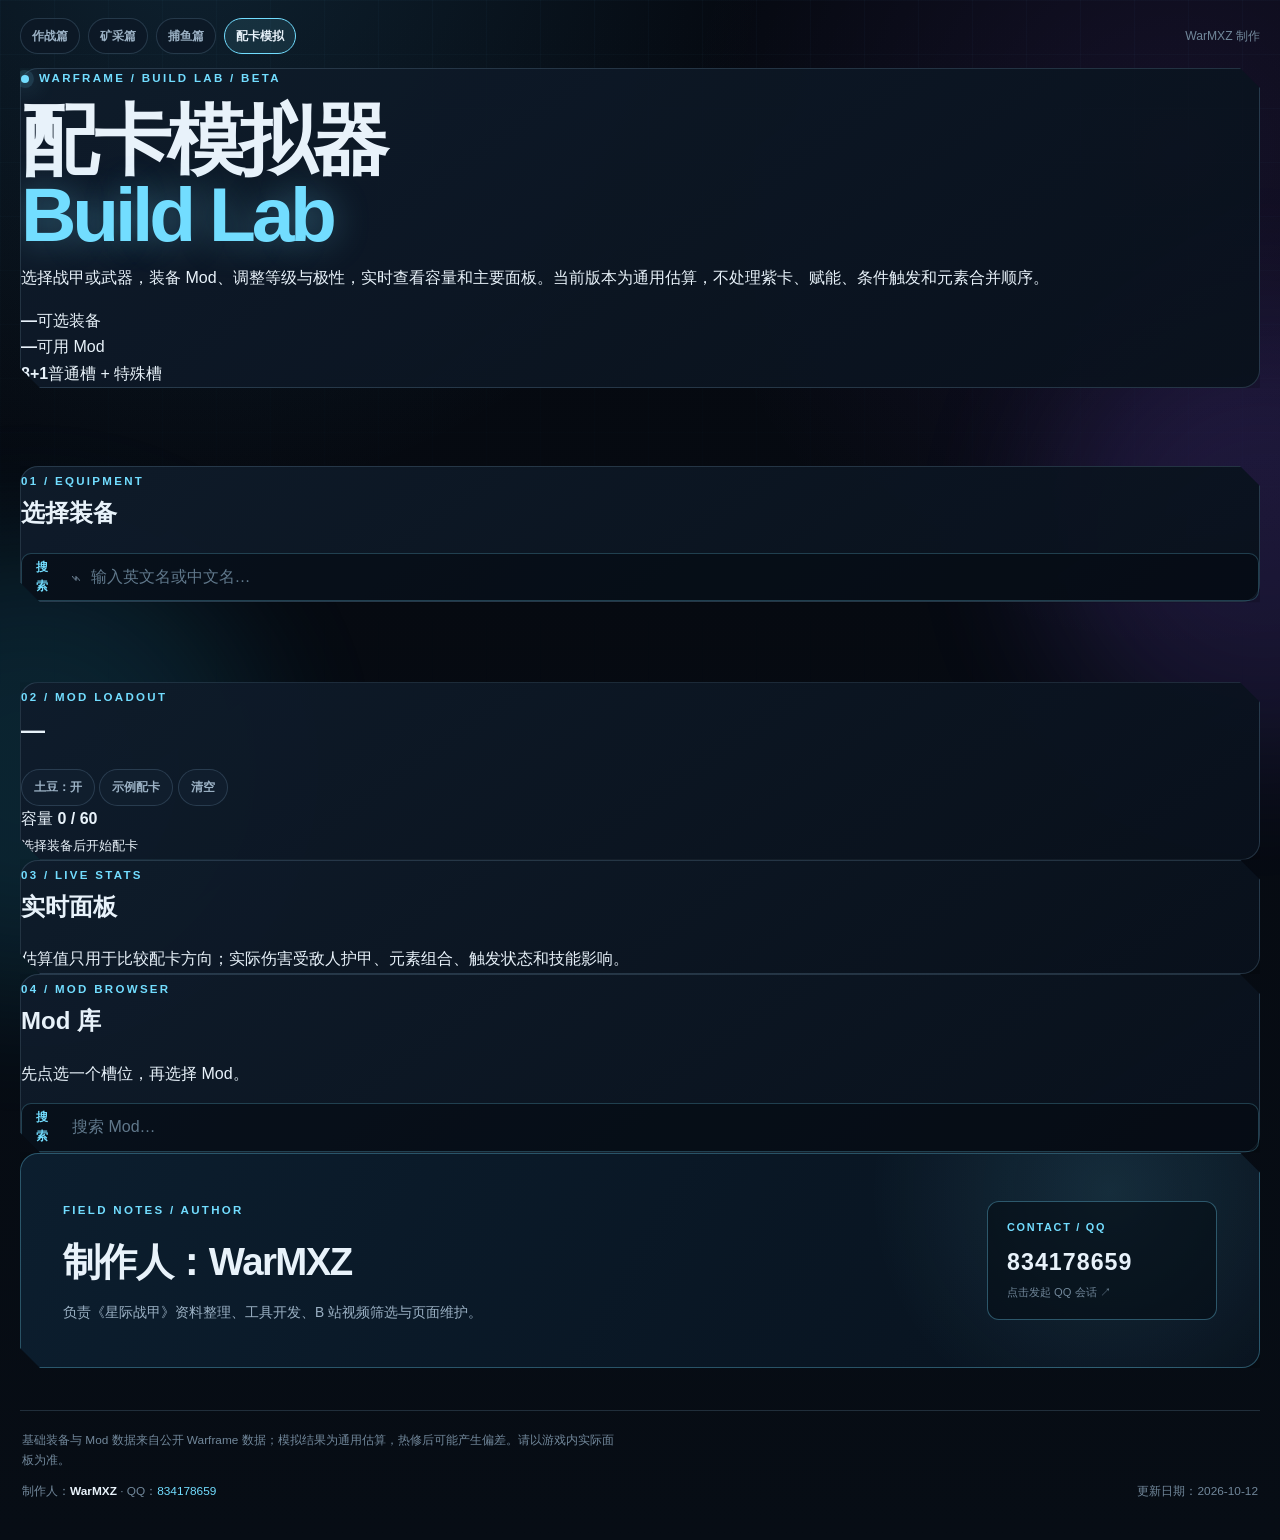
==== build.html @ ba7e787b "Add build simulator: build.html" ====
<!doctype html>
<html lang="zh-CN">
<head>
  <meta charset="utf-8">
  <meta name="viewport" content="width=device-width, initial-scale=1">
  <meta name="theme-color" content="#07101b">
  <meta name="author" content="WarMXZ">
  <meta name="description" content="Warframe 配卡模拟器：战甲、主武器、副武器、近战 Mod 装备、容量、极性、等级和主要面板实时估算。">
  <title>Warframe 配卡模拟器｜Build Lab</title>
  <link rel="stylesheet" href="assets/styles.css">
  <link rel="stylesheet" href="assets/build.css">
</head>
<body>
  <div class="ambient ambient--one" aria-hidden="true"></div>
  <div class="ambient ambient--two" aria-hidden="true"></div>

  <div class="app-shell">
    <nav class="top-nav" aria-label="站点导航">
      <a href="index.html">作战篇</a>
      <a href="ores.html">矿采篇</a>
      <a href="fish.html">捕鱼篇</a>
      <a class="is-active" href="build.html">配卡模拟</a>
      <span>WarMXZ 制作</span>
    </nav>

    <header class="sim-hero panel-cut">
      <div>
        <div class="eyebrow"><span class="eyebrow__dot"></span>WARFRAME / BUILD LAB / BETA</div>
        <h1>配卡模拟器 <span>Build Lab</span></h1>
        <p>选择战甲或武器，装备 Mod、调整等级与极性，实时查看容量和主要面板。当前版本为通用估算，不处理紫卡、赋能、条件触发和元素合并顺序。</p>
      </div>
      <div class="sim-hero__stats">
        <div><strong id="simItemCount">—</strong><span>可选装备</span></div>
        <div><strong id="simModCount">—</strong><span>可用 Mod</span></div>
        <div><strong>8+1</strong><span>普通槽 + 特殊槽</span></div>
      </div>
    </header>

    <main class="sim-main">
      <section class="sim-picker panel-cut" aria-labelledby="sim-picker-title">
        <div class="sim-section-head">
          <div>
            <span class="section-kicker">01 / EQUIPMENT</span>
            <h2 id="sim-picker-title">选择装备</h2>
          </div>
          <div class="sim-category-tabs" id="simCategories"></div>
        </div>
        <label class="search-box" for="simItemSearch">
          <span class="search-box__label">搜索</span>
          <span class="search-box__icon" aria-hidden="true">⌁</span>
          <input id="simItemSearch" type="search" placeholder="输入英文名或中文名…" autocomplete="off">
        </label>
        <div class="sim-item-list" id="simItemList"></div>
      </section>

      <section class="sim-builder">
        <div class="sim-build-panel panel-cut">
          <div class="sim-build-head">
            <div>
              <span class="section-kicker">02 / MOD LOADOUT</span>
              <h2 id="simItemName">—</h2>
              <p id="simItemMeta"></p>
            </div>
            <div class="sim-build-actions">
              <button class="ghost-button" id="simPotato" type="button">土豆：开</button>
              <button class="ghost-button" id="simSample" type="button">示例配卡</button>
              <button class="ghost-button" id="simClear" type="button">清空</button>
            </div>
          </div>

          <div class="sim-capacity">
            <div class="sim-capacity__top">
              <span>容量</span>
              <strong id="simCapacityText">0 / 60</strong>
            </div>
            <div class="sim-capacity__track"><span id="simCapacityBar"></span></div>
            <small id="simCapacityNote">选择装备后开始配卡</small>
          </div>

          <div class="sim-slots" id="simSlots"></div>
        </div>

        <aside class="sim-stats-panel panel-cut">
          <span class="section-kicker">03 / LIVE STATS</span>
          <h2>实时面板</h2>
          <div id="simStats" class="sim-stats"></div>
          <div class="sim-stat-note">估算值只用于比较配卡方向；实际伤害受敌人护甲、元素组合、触发状态和技能影响。</div>
        </aside>

        <div class="sim-mod-panel panel-cut">
          <div class="sim-section-head">
            <div>
              <span class="section-kicker">04 / MOD BROWSER</span>
              <h2 id="simModTitle">Mod 库</h2>
              <p id="simModHint">先点选一个槽位，再选择 Mod。</p>
            </div>
            <label class="search-box sim-mod-search" for="simModSearch">
              <span class="search-box__label">搜索</span>
              <input id="simModSearch" type="search" placeholder="搜索 Mod…" autocomplete="off">
            </label>
          </div>
          <div class="sim-mod-list" id="simModList"></div>
        </div>
      </section>
    </main>

    <section class="credits-section panel-cut" aria-labelledby="credits-title">
      <div class="credits-section__body">
        <span class="section-kicker">FIELD NOTES / AUTHOR</span>
        <h2 id="credits-title">制作人：WarMXZ</h2>
        <p>负责《星际战甲》资料整理、工具开发、B 站视频筛选与页面维护。</p>
      </div>
      <a class="qq-contact" href="https://wpa.qq.com/msgrd?v=3&amp;uin=834178659&amp;site=qq&amp;menu=yes" target="_blank" rel="noopener noreferrer" aria-label="通过 QQ 联系制作人 WarMXZ，QQ 号 834178659">
        <span class="qq-contact__label">CONTACT / QQ</span>
        <strong>834178659</strong>
        <small>点击发起 QQ 会话 ↗</small>
      </a>
    </section>

    <footer class="site-footer">
      <p>基础装备与 Mod 数据来自公开 Warframe 数据；模拟结果为通用估算，热修后可能产生偏差。请以游戏内实际面板为准。</p>
      <p>制作人：<strong>WarMXZ</strong> · QQ：<a href="https://wpa.qq.com/msgrd?v=3&amp;uin=834178659&amp;site=qq&amp;menu=yes" target="_blank" rel="noopener noreferrer">834178659</a></p>
      <p>更新日期：<time datetime="2026-10-12">2026-10-12</time></p>
    </footer>
  </div>

  <script src="data/build-sim.js"></script>
  <script src="assets/build.js"></script>
</body>
</html>
---- assets/styles.css ----
:root {
  color-scheme: dark;
  --bg: #060a11;
  --bg-2: #09111c;
  --panel: rgba(13, 23, 36, 0.88);
  --panel-strong: #101c2b;
  --panel-soft: rgba(20, 34, 52, 0.68);
  --line: rgba(139, 183, 214, 0.2);
  --line-strong: rgba(126, 220, 255, 0.5);
  --text: #e8f2fa;
  --muted: #9bb1c4;
  --dim: #71879a;
  --cyan: #72ddff;
  --cyan-strong: #30c6f2;
  --amber: #f2b86b;
  --orange: #ff8f52;
  --red: #ff667d;
  --green: #8de3b1;
  --violet: #b4a8ff;
  --grineer: #e9b45d;
  --corpus: #5ec9ef;
  --infested: #91d16f;
  --sentient: #b8a7ff;
  --corrupted: #f184a5;
  --radius: 18px;
  --shadow: 0 24px 70px rgba(0, 0, 0, 0.38);
  --font-display: "Bahnschrift", "Segoe UI Variable Display", "Segoe UI", "Noto Sans SC", sans-serif;
  --font-body: "Segoe UI Variable Text", "Segoe UI", "Noto Sans SC", "Microsoft YaHei UI", sans-serif;
}

* {
  box-sizing: border-box;
}

html {
  scroll-behavior: smooth;
}

body {
  min-width: 320px;
  margin: 0;
  background:
    radial-gradient(circle at 15% -5%, rgba(66, 173, 229, 0.15), transparent 36rem),
    radial-gradient(circle at 92% 10%, rgba(162, 86, 255, 0.1), transparent 31rem),
    linear-gradient(180deg, #050910 0%, var(--bg) 38%, #070d15 100%);
  color: var(--text);
  font-family: var(--font-body);
  line-height: 1.65;
  overflow-x: hidden;
}

body::before {
  position: fixed;
  inset: 0;
  z-index: -1;
  background-image:
    linear-gradient(rgba(116, 211, 255, 0.035) 1px, transparent 1px),
    linear-gradient(90deg, rgba(116, 211, 255, 0.035) 1px, transparent 1px);
  background-size: 54px 54px;
  mask-image: linear-gradient(to bottom, rgba(0, 0, 0, 0.78), transparent 82%);
  content: "";
  pointer-events: none;
}

a {
  color: inherit;
}

button,
input {
  font: inherit;
}

button {
  cursor: pointer;
}

.ambient {
  position: fixed;
  z-index: -1;
  width: 28rem;
  height: 28rem;
  border-radius: 50%;
  filter: blur(70px);
  opacity: 0.14;
  pointer-events: none;
}

.ambient--one {
  top: 34rem;
  left: -12rem;
  background: #25bce9;
}

.ambient--two {
  right: -13rem;
  bottom: 9rem;
  background: #8c5dff;
}

.app-shell {
  width: min(1240px, calc(100% - 36px));
  margin: 0 auto;
  padding: 18px 0 38px;
}

.top-nav {
  display: flex;
  align-items: center;
  gap: 8px;
  margin: 0 0 14px;
  color: var(--dim);
  font-size: 0.76rem;
}

.top-nav a {
  padding: 7px 11px;
  border: 1px solid var(--line);
  border-radius: 999px;
  background: rgba(13, 24, 38, 0.72);
  color: var(--muted);
  font-weight: 800;
  text-decoration: none;
}

.top-nav a:hover,
.top-nav a.is-active {
  border-color: var(--cyan);
  background: rgba(114, 221, 255, 0.1);
  color: var(--text);
}

.top-nav span {
  margin-left: auto;
  color: var(--dim);
}

.panel-cut {
  border: 1px solid var(--line);
  border-radius: var(--radius);
  background: linear-gradient(145deg, rgba(15, 28, 43, 0.96), rgba(9, 17, 28, 0.95));
  box-shadow: var(--shadow);
  clip-path: polygon(0 0, calc(100% - 20px) 0, 100% 20px, 100% 100%, 20px 100%, 0 calc(100% - 20px));
}

.hero {
  position: relative;
  min-height: 430px;
  overflow: hidden;
  isolation: isolate;
}

.hero::after {
  position: absolute;
  right: -11%;
  bottom: -38%;
  z-index: -1;
  width: 52%;
  aspect-ratio: 1;
  border: 1px solid rgba(114, 221, 255, 0.22);
  border-radius: 50%;
  box-shadow: 0 0 0 38px rgba(114, 221, 255, 0.025), 0 0 0 80px rgba(114, 221, 255, 0.02);
  content: "";
}

.hero__grid {
  position: absolute;
  inset: 0;
  z-index: -1;
  background:
    linear-gradient(90deg, rgba(114, 221, 255, 0.055) 1px, transparent 1px),
    linear-gradient(rgba(114, 221, 255, 0.045) 1px, transparent 1px);
  background-size: 44px 44px;
  mask-image: linear-gradient(90deg, #000 0%, transparent 78%);
  opacity: 0.72;
}

.hero__content {
  position: relative;
  z-index: 2;
  width: min(780px, 78%);
  padding: clamp(35px, 6vw, 72px);
}

.eyebrow,
.section-kicker,
.scope-strip__label {
  color: var(--cyan);
  font-family: var(--font-display);
  font-size: 0.72rem;
  font-weight: 800;
  letter-spacing: 0.2em;
  text-transform: uppercase;
}

.eyebrow {
  display: flex;
  align-items: center;
  gap: 10px;
}

.eyebrow__dot {
  width: 8px;
  height: 8px;
  border-radius: 50%;
  background: var(--cyan);
  box-shadow: 0 0 0 5px rgba(114, 221, 255, 0.12), 0 0 24px var(--cyan);
}

h1,
h2,
h3,
p {
  margin-top: 0;
}

h1 {
  max-width: 20ch;
  margin: 16px 0 14px;
  font-family: var(--font-display);
  font-size: clamp(2.45rem, 6vw, 5.1rem);
  font-weight: 800;
  letter-spacing: -0.055em;
  line-height: 0.96;
}

h1 span {
  display: block;
  color: var(--cyan);
  text-shadow: 0 0 34px rgba(114, 221, 255, 0.35);
}

.hero__lede {
  max-width: 660px;
  margin-bottom: 20px;
  color: #b8c9d7;
  font-size: clamp(0.95rem, 1.5vw, 1.07rem);
}

.hero__lede strong {
  color: var(--text);
}

.hero__meta {
  display: flex;
  flex-wrap: wrap;
  gap: 8px;
}

.hero__meta span {
  padding: 7px 10px;
  border: 1px solid rgba(114, 221, 255, 0.18);
  border-radius: 999px;
  background: rgba(114, 221, 255, 0.055);
  color: #afc6d6;
  font-size: 0.79rem;
}

.hero__stats {
  display: grid;
  grid-template-columns: repeat(3, minmax(0, 1fr));
  gap: 10px;
  max-width: 560px;
  margin-top: 28px;
}

.hero__stats > div {
  padding: 14px 15px;
  border-left: 2px solid var(--cyan);
  background: rgba(4, 10, 18, 0.45);
}

.hero__stats strong,
.hero__stats span {
  display: block;
}

.hero__stats strong {
  color: var(--text);
  font-family: var(--font-display);
  font-size: 1.55rem;
  line-height: 1;
}

.hero__stats span {
  margin-top: 6px;
  color: var(--dim);
  font-size: 0.72rem;
}

.hero__sigil {
  position: absolute;
  right: clamp(-40px, 4vw, 62px);
  bottom: 34px;
  display: grid;
  place-items: center;
  width: clamp(150px, 18vw, 236px);
  aspect-ratio: 1;
  opacity: 0.72;
}

.sigil-ring {
  position: absolute;
  border: 1px solid rgba(114, 221, 255, 0.42);
  border-radius: 50%;
}

.sigil-ring::before,
.sigil-ring::after {
  position: absolute;
  inset: 50% auto auto 50%;
  width: 116%;
  height: 1px;
  background: rgba(114, 221, 255, 0.25);
  content: "";
  transform: translate(-50%, -50%) rotate(38deg);
}

.sigil-ring::after {
  transform: translate(-50%, -50%) rotate(-38deg);
}

.sigil-ring--outer {
  inset: 0;
  border-style: dashed;
  animation: rotate 32s linear infinite;
}

.sigil-ring--inner {
  inset: 18%;
  border-color: rgba(242, 184, 107, 0.58);
  animation: rotate 21s linear infinite reverse;
}

.sigil-core {
  display: grid;
  place-items: center;
  width: 44%;
  aspect-ratio: 1;
  border: 1px solid rgba(114, 221, 255, 0.45);
  border-radius: 50%;
  color: var(--cyan);
  font-family: var(--font-display);
  font-size: clamp(0.62rem, 1vw, 0.8rem);
  font-weight: 800;
  letter-spacing: 0.15em;
  text-indent: 0.15em;
}

@keyframes rotate {
  to { transform: rotate(360deg); }
}

.scope-strip {
  display: flex;
  align-items: center;
  justify-content: space-between;
  gap: 22px;
  margin-top: 18px;
  padding: 18px 22px;
  border-color: rgba(242, 184, 107, 0.25);
  background: linear-gradient(90deg, rgba(32, 24, 16, 0.68), rgba(11, 20, 31, 0.86));
}

.scope-strip p {
  max-width: 860px;
  margin: 5px 0 0;
  color: #b9c6d0;
  font-size: 0.88rem;
}

.text-link {
  flex: 0 0 auto;
  color: var(--amber);
  font-size: 0.85rem;
  font-weight: 700;
  text-decoration: none;
  white-space: nowrap;
}

.text-link:hover {
  color: #ffd59f;
}

main {
  display: grid;
  gap: 80px;
  margin-top: 78px;
}

.section-heading {
  display: flex;
  align-items: end;
  justify-content: space-between;
  gap: 34px;
  margin-bottom: 24px;
}

.section-heading > p {
  max-width: 45ch;
  margin-bottom: 3px;
  color: var(--muted);
  font-size: 0.86rem;
  text-align: right;
}

.section-heading h2 {
  margin: 6px 0 0;
  font-family: var(--font-display);
  font-size: clamp(1.75rem, 3.5vw, 2.7rem);
  letter-spacing: -0.035em;
  line-height: 1.04;
}

.section-heading--compact {
  align-items: center;
}

.damage-grid {
  display: grid;
  grid-template-columns: repeat(4, minmax(0, 1fr));
  gap: 13px;
}

.damage-card {
  position: relative;
  min-height: 210px;
  padding: 22px 20px;
  overflow: hidden;
  border: 1px solid var(--line);
  border-radius: 14px;
  background: linear-gradient(160deg, rgba(18, 33, 49, 0.92), rgba(10, 19, 30, 0.86));
}

.damage-card::after {
  position: absolute;
  right: -23px;
  bottom: -36px;
  width: 104px;
  aspect-ratio: 1;
  border: 1px solid currentColor;
  border-radius: 50%;
  opacity: 0.16;
  content: "";
}

.damage-card__kicker {
  color: var(--amber);
  font-size: 0.72rem;
  font-weight: 700;
  letter-spacing: 0.12em;
}

.damage-card h3 {
  margin: 12px 0 10px;
  font-family: var(--font-display);
  font-size: 1.45rem;
}

.damage-card p {
  margin: 0;
  color: var(--muted);
  font-size: 0.84rem;
}

.rule-banner {
  display: flex;
  align-items: flex-start;
  gap: 14px;
  margin-top: 14px;
  padding: 17px 19px;
  border: 1px solid rgba(255, 143, 82, 0.27);
  border-radius: 12px;
  background: rgba(255, 143, 82, 0.055);
}

.rule-banner__mark {
  display: grid;
  flex: 0 0 auto;
  place-items: center;
  width: 25px;
  height: 25px;
  border-radius: 50%;
  background: var(--orange);
  color: #1b0c04;
  font-family: var(--font-display);
  font-weight: 900;
}

.rule-banner p {
  margin: 0;
  color: #c9d3da;
  font-size: 0.86rem;
}

.planet-rail {
  display: grid;
  grid-template-columns: repeat(7, minmax(0, 1fr));
  gap: 8px;
}

.planet-chip {
  position: relative;
  min-height: 82px;
  padding: 14px 12px;
  border: 1px solid var(--line);
  border-radius: 12px;
  background: rgba(13, 24, 38, 0.76);
  color: var(--text);
  text-align: left;
  transition: border-color 160ms ease, background 160ms ease, transform 160ms ease;
}

.planet-chip:hover {
  border-color: var(--line-strong);
  background: rgba(22, 43, 62, 0.84);
  transform: translateY(-2px);
}

.planet-chip strong,
.planet-chip small {
  display: block;
}

.planet-chip strong {
  font-family: var(--font-display);
  font-size: 0.97rem;
}

.planet-chip small {
  margin-top: 5px;
  color: var(--dim);
  font-size: 0.69rem;
  letter-spacing: 0.08em;
}

.archive-section,
.special-section,
.coverage-section,
.route-section,
.damage-section {
  scroll-margin-top: 26px;
}

.toolbar {
  position: sticky;
  top: 12px;
  z-index: 10;
  display: grid;
  grid-template-columns: minmax(250px, 1fr) auto;
  gap: 14px 20px;
  align-items: center;
  margin-bottom: 20px;
  padding: 16px 18px;
  background: rgba(9, 17, 28, 0.92);
  backdrop-filter: blur(16px);
}

.search-box {
  position: relative;
  display: flex;
  align-items: center;
  gap: 10px;
  min-height: 48px;
  padding: 0 14px;
  border: 1px solid rgba(114, 221, 255, 0.24);
  border-radius: 10px;
  background: rgba(4, 10, 17, 0.55);
}

.search-box__label {
  color: var(--cyan);
  font-size: 0.72rem;
  font-weight: 800;
  letter-spacing: 0.12em;
}

.search-box__icon {
  color: var(--dim);
  font-size: 1.15rem;
}

.search-box input {
  width: 100%;
  min-width: 0;
  padding: 10px 0;
  border: 0;
  outline: 0;
  background: transparent;
  color: var(--text);
}

.search-box input::placeholder {
  color: #60788b;
}

.search-box:focus-within {
  border-color: var(--cyan);
  box-shadow: 0 0 0 3px rgba(114, 221, 255, 0.09);
}

.filter-row {
  display: flex;
  flex-wrap: wrap;
  gap: 7px;
  justify-content: flex-end;
}

.filter-chip,
.ghost-button {
  border: 1px solid var(--line);
  border-radius: 999px;
  background: rgba(19, 33, 49, 0.72);
  color: var(--muted);
  font-size: 0.78rem;
  font-weight: 700;
  transition: 150ms ease;
}

.filter-chip {
  padding: 8px 12px;
}

.filter-chip:hover,
.filter-chip.is-active {
  border-color: var(--cyan);
  background: rgba(114, 221, 255, 0.12);
  color: var(--text);
}

.filter-chip[data-filter="Grineer"]:hover,
.filter-chip[data-filter="Grineer"].is-active { border-color: var(--grineer); background: rgba(233, 180, 93, 0.12); }
.filter-chip[data-filter="Corpus"]:hover,
.filter-chip[data-filter="Corpus"].is-active { border-color: var(--corpus); background: rgba(94, 201, 239, 0.12); }
.filter-chip[data-filter="Infested"]:hover,
.filter-chip[data-filter="Infested"].is-active { border-color: var(--infested); background: rgba(145, 209, 111, 0.12); }
.filter-chip[data-filter="Sentient"]:hover,
.filter-chip[data-filter="Sentient"].is-active { border-color: var(--sentient); background: rgba(184, 167, 255, 0.12); }
.filter-chip[data-filter="Corrupted"]:hover,
.filter-chip[data-filter="Corrupted"].is-active { border-color: var(--corrupted); background: rgba(241, 132, 165, 0.12); }

.toolbar__foot {
  display: flex;
  grid-column: 1 / -1;
  align-items: center;
  justify-content: space-between;
  gap: 16px;
  color: var(--dim);
  font-size: 0.78rem;
}

.ghost-button {
  padding: 7px 12px;
}

.ghost-button:hover {
  border-color: var(--amber);
  color: var(--amber);
}

.boss-grid,
.special-grid {
  display: grid;
  grid-template-columns: repeat(2, minmax(0, 1fr));
  gap: 14px;
}

.boss-card {
  overflow: hidden;
  border: 1px solid var(--line);
  border-radius: 15px;
  background: linear-gradient(150deg, rgba(15, 28, 43, 0.96), rgba(9, 17, 28, 0.95));
  box-shadow: 0 12px 32px rgba(0, 0, 0, 0.16);
  transition: border-color 170ms ease, transform 170ms ease, box-shadow 170ms ease;
}

.boss-card:hover {
  border-color: rgba(126, 220, 255, 0.42);
  box-shadow: 0 18px 44px rgba(0, 0, 0, 0.26);
}

.boss-card[open] {
  border-color: rgba(114, 221, 255, 0.42);
}

.boss-card summary {
  position: relative;
  display: grid;
  grid-template-columns: minmax(0, 1fr) auto;
  gap: 16px;
  padding: 19px 20px;
  list-style: none;
  cursor: pointer;
}

.boss-card summary::-webkit-details-marker {
  display: none;
}

.boss-card summary::after {
  position: absolute;
  right: 19px;
  bottom: 0;
  left: 19px;
  height: 1px;
  background: linear-gradient(90deg, rgba(114, 221, 255, 0.28), transparent 80%);
  content: "";
  opacity: 0;
  transition: opacity 160ms ease;
}

.boss-card[open] summary::after {
  opacity: 1;
}

.boss-card__planet {
  display: flex;
  flex-wrap: wrap;
  align-items: center;
  gap: 7px;
  margin-bottom: 8px;
}

.planet-label,
.node-label,
.faction-label,
.difficulty-label {
  display: inline-flex;
  align-items: center;
  min-height: 22px;
  padding: 3px 7px;
  border-radius: 999px;
  font-size: 0.66rem;
  font-weight: 800;
  letter-spacing: 0.06em;
}

.planet-label {
  background: rgba(114, 221, 255, 0.12);
  color: var(--cyan);
}

.node-label {
  background: rgba(255, 255, 255, 0.055);
  color: #b6c8d7;
}

.faction-label {
  border: 1px solid currentColor;
  background: transparent;
}

.faction-label[data-faction="Grineer"] { color: var(--grineer); }
.faction-label[data-faction="Corpus"] { color: var(--corpus); }
.faction-label[data-faction="Infested"] { color: var(--infested); }
.faction-label[data-faction="Sentient"] { color: var(--sentient); }
.faction-label[data-faction="Corrupted"] { color: var(--corrupted); }

.difficulty-label {
  background: rgba(242, 184, 107, 0.11);
  color: var(--amber);
}

.boss-card h3 {
  margin: 0;
  font-family: var(--font-display);
  font-size: clamp(1.15rem, 2vw, 1.48rem);
  letter-spacing: -0.02em;
  line-height: 1.12;
}

.boss-card h3 small {
  display: block;
  margin-top: 5px;
  color: var(--dim);
  font-family: var(--font-body);
  font-size: 0.7rem;
  font-weight: 600;
  letter-spacing: 0.06em;
}

.card-toggle {
  display: grid;
  align-self: center;
  place-items: center;
  width: 31px;
  height: 31px;
  border: 1px solid rgba(114, 221, 255, 0.25);
  border-radius: 50%;
  color: var(--cyan);
  font-size: 1.15rem;
  transition: transform 180ms ease, background 180ms ease;
}

.boss-card[open] .card-toggle {
  background: rgba(114, 221, 255, 0.1);
  transform: rotate(45deg);
}

.boss-card__body {
  padding: 18px 20px 20px;
}

.boss-card__summary {
  margin-bottom: 16px;
  color: #c1d0db;
  font-size: 0.86rem;
}

.intel-grid {
  display: grid;
  grid-template-columns: repeat(2, minmax(0, 1fr));
  gap: 9px;
  margin-bottom: 15px;
}

.intel-block {
  padding: 12px 13px;
  border: 1px solid rgba(139, 183, 214, 0.13);
  border-radius: 10px;
  background: rgba(5, 12, 20, 0.44);
}

.intel-block--wide {
  grid-column: 1 / -1;
}

.intel-block__label {
  display: block;
  margin-bottom: 5px;
  color: var(--dim);
  font-size: 0.68rem;
  font-weight: 800;
  letter-spacing: 0.08em;
  text-transform: uppercase;
}

.intel-block__value {
  color: var(--text);
  font-size: 0.82rem;
}

.element-row {
  display: flex;
  flex-wrap: wrap;
  gap: 6px;
}

.element-pill {
  display: inline-flex;
  padding: 3px 7px;
  border: 1px solid rgba(114, 221, 255, 0.2);
  border-radius: 6px;
  background: rgba(114, 221, 255, 0.08);
  color: #b9eaff;
  font-size: 0.72rem;
  font-weight: 700;
}

.steps-title {
  margin: 18px 0 10px;
  color: var(--cyan);
  font-family: var(--font-display);
  font-size: 0.78rem;
  font-weight: 800;
  letter-spacing: 0.11em;
  text-transform: uppercase;
}

.tactics-list {
  display: grid;
  gap: 8px;
  margin: 0;
  padding: 0;
  list-style: none;
  counter-reset: tactic;
}

.tactics-list li {
  position: relative;
  padding-left: 31px;
  color: #b7c8d4;
  font-size: 0.81rem;
  counter-increment: tactic;
}

.tactics-list li::before {
  position: absolute;
  top: 0.08em;
  left: 0;
  display: grid;
  place-items: center;
  width: 20px;
  height: 20px;
  border: 1px solid rgba(114, 221, 255, 0.25);
  border-radius: 50%;
  color: var(--cyan);
  font-family: var(--font-display);
  font-size: 0.64rem;
  content: counter(tactic, decimal-leading-zero);
}

.card-note {
  margin: 16px 0 0;
  padding: 11px 13px;
  border-left: 2px solid var(--amber);
  background: rgba(242, 184, 107, 0.055);
  color: #cabda7;
  font-size: 0.78rem;
}

.video-link {
  display: flex;
  align-items: center;
  justify-content: space-between;
  gap: 15px;
  margin-top: 15px;
  padding: 12px 13px;
  border: 1px solid rgba(255, 119, 144, 0.28);
  border-radius: 10px;
  background: linear-gradient(90deg, rgba(255, 96, 124, 0.11), rgba(114, 221, 255, 0.035));
  color: #ffd9e1;
  text-decoration: none;
  transition: border-color 150ms ease, background 150ms ease, transform 150ms ease;
}

.video-link:hover {
  border-color: rgba(255, 119, 144, 0.7);
  background: linear-gradient(90deg, rgba(255, 96, 124, 0.18), rgba(114, 221, 255, 0.065));
  transform: translateY(-1px);
}

.video-link__meta {
  min-width: 0;
}

.video-link__meta strong,
.video-link__meta span {
  display: block;
}

.video-link__meta strong {
  overflow: hidden;
  font-size: 0.82rem;
  text-overflow: ellipsis;
  white-space: nowrap;
}

.video-link__meta span {
  margin-top: 3px;
  color: #b68a95;
  font-size: 0.69rem;
}

.video-link__action {
  flex: 0 0 auto;
  padding: 6px 9px;
  border-radius: 7px;
  background: #ff5d79;
  color: #1b050b;
  font-size: 0.72rem;
  font-weight: 900;
}

.empty-state {
  display: grid;
  gap: 4px;
  padding: 70px 24px;
  border: 1px dashed var(--line);
  border-radius: 14px;
  color: var(--muted);
  text-align: center;
}

.empty-state strong {
  color: var(--text);
  font-family: var(--font-display);
  font-size: 1.2rem;
}

.empty-state span {
  font-size: 0.82rem;
}

.special-grid {
  grid-template-columns: repeat(2, minmax(0, 1fr));
}

.special-grid .boss-card {
  border-color: rgba(241, 132, 165, 0.22);
}

.coverage-grid {
  display: grid;
  grid-template-columns: repeat(3, minmax(0, 1fr));
  gap: 11px;
}

.coverage-item {
  min-height: 132px;
  padding: 18px;
  border: 1px solid var(--line);
  border-radius: 13px;
  background: rgba(12, 22, 35, 0.72);
}

.coverage-item strong,
.coverage-item span {
  display: block;
}

.coverage-item strong {
  margin-bottom: 9px;
  color: var(--cyan);
  font-family: var(--font-display);
  font-size: 1rem;
}

.coverage-item span {
  color: var(--muted);
  font-size: 0.8rem;
}

.credits-section {
  display: flex;
  align-items: center;
  justify-content: space-between;
  gap: 30px;
  padding: clamp(26px, 4vw, 42px);
  border-color: rgba(114, 221, 255, 0.3);
  background:
    radial-gradient(circle at 88% 18%, rgba(114, 221, 255, 0.12), transparent 15rem),
    linear-gradient(120deg, rgba(12, 31, 48, 0.96), rgba(8, 18, 30, 0.98));
}

.credits-section__body {
  max-width: 710px;
}

.credits-section h2 {
  margin: 8px 0 9px;
  font-family: var(--font-display);
  font-size: clamp(1.55rem, 3vw, 2.4rem);
  letter-spacing: -0.04em;
}

.credits-section p {
  margin: 0;
  color: var(--muted);
  font-size: 0.86rem;
}

.qq-contact {
  display: grid;
  flex: 0 0 auto;
  min-width: 230px;
  padding: 17px 19px;
  border: 1px solid rgba(114, 221, 255, 0.34);
  border-radius: 12px;
  background: rgba(5, 13, 22, 0.62);
  color: var(--text);
  text-decoration: none;
  transition: border-color 160ms ease, background 160ms ease, transform 160ms ease;
}

.qq-contact:hover {
  border-color: var(--cyan);
  background: rgba(114, 221, 255, 0.09);
  transform: translateY(-2px);
}

.qq-contact__label {
  color: var(--cyan);
  font-family: var(--font-display);
  font-size: 0.68rem;
  font-weight: 800;
  letter-spacing: 0.16em;
}

.qq-contact strong {
  margin: 6px 0 2px;
  font-family: var(--font-display);
  font-size: 1.45rem;
  letter-spacing: 0.045em;
}

.qq-contact small {
  color: var(--dim);
  font-size: 0.7rem;
}

.future-section {
  display: flex;
  align-items: center;
  justify-content: space-between;
  gap: 30px;
  padding: clamp(26px, 4vw, 42px);
  border-color: rgba(180, 168, 255, 0.3);
  background: linear-gradient(120deg, rgba(27, 24, 55, 0.82), rgba(10, 19, 30, 0.96));
}

.future-section__body {
  max-width: 700px;
}

.future-section h2 {
  margin: 8px 0 9px;
  font-family: var(--font-display);
  font-size: clamp(1.45rem, 3vw, 2.25rem);
  letter-spacing: -0.04em;
}

.future-section p {
  margin: 0;
  color: var(--muted);
  font-size: 0.86rem;
}

.future-section__stamp {
  flex: 0 0 auto;
  color: rgba(180, 168, 255, 0.74);
  font-family: var(--font-display);
  font-size: clamp(1.45rem, 3vw, 2.25rem);
  font-weight: 900;
  line-height: 0.95;
  letter-spacing: 0.04em;
  text-align: right;
  transform: rotate(-5deg);
}

.site-footer {
  display: grid;
  grid-template-columns: minmax(0, 1fr) auto;
  align-items: start;
  gap: 12px 30px;
  margin-top: 42px;
  padding: 20px 2px 0;
  border-top: 1px solid var(--line);
  color: var(--dim);
  font-size: 0.74rem;
}

.site-footer p {
  max-width: 90ch;
  margin: 0;
}

.site-footer p:first-child {
  grid-column: 1 / -1;
}

.site-footer p:last-child {
  text-align: right;
}

.site-footer strong {
  color: var(--text);
}

.site-footer a {
  color: var(--cyan);
  text-decoration: none;
}

.site-footer a:hover {
  color: #bceeff;
}

@media (max-width: 980px) {
  .hero__content {
    width: 84%;
  }

  .hero__sigil {
    opacity: 0.4;
  }

  .damage-grid {
    grid-template-columns: repeat(2, minmax(0, 1fr));
  }

  .planet-rail {
    grid-template-columns: repeat(5, minmax(0, 1fr));
  }

  .coverage-grid {
    grid-template-columns: repeat(2, minmax(0, 1fr));
  }
}

@media (max-width: 760px) {
  .app-shell {
    width: min(100% - 24px, 680px);
    padding-top: 14px;
  }

  .hero {
    min-height: auto;
  }

  .hero__content {
    width: 100%;
    padding: 32px 24px 28px;
  }

  .hero__sigil {
    right: -38px;
    bottom: -18px;
    width: 145px;
    opacity: 0.2;
  }

  .hero__stats {
    max-width: none;
  }

  .scope-strip,
  .section-heading,
  .credits-section {
    align-items: flex-start;
    flex-direction: column;
  }

  .site-footer {
    grid-template-columns: 1fr;
  }

  .site-footer p:last-child {
    text-align: left;
  }

  .section-heading > p {
    text-align: left;
  }

  main {
    gap: 60px;
    margin-top: 58px;
  }

  .planet-rail {
    grid-template-columns: repeat(3, minmax(0, 1fr));
  }

  .toolbar {
    position: static;
    grid-template-columns: 1fr;
  }

  .filter-row {
    justify-content: flex-start;
  }

  .toolbar__foot {
    grid-column: auto;
  }

  .boss-grid,
  .special-grid {
    grid-template-columns: 1fr;
  }
}

@media (max-width: 520px) {
  .hero__meta {
    display: grid;
    grid-template-columns: 1fr 1fr;
  }

  .hero__meta span:last-child {
    grid-column: 1 / -1;
  }

  .hero__stats {
    grid-template-columns: 1fr 1fr;
  }

  .hero__stats > div:last-child {
    grid-column: 1 / -1;
  }

  .damage-grid,
  .coverage-grid,
  .planet-rail {
    grid-template-columns: 1fr 1fr;
  }

  .damage-card {
    min-height: 0;
  }

  .intel-grid {
    grid-template-columns: 1fr;
  }

  .intel-block--wide {
    grid-column: auto;
  }

  .boss-card summary,
  .boss-card__body {
    padding-right: 16px;
    padding-left: 16px;
  }

  .video-link {
    align-items: flex-start;
    flex-direction: column;
  }

  .video-link__meta strong {
    white-space: normal;
  }

  .qq-contact {
    width: 100%;
    min-width: 0;
  }

  .future-section__stamp {
    display: none;
  }
}

@media (prefers-reduced-motion: reduce) {
  html { scroll-behavior: auto; }
  *,
  *::before,
  *::after {
    animation-duration: 0.001ms !important;
    animation-iteration-count: 1 !important;
    transition-duration: 0.001ms !important;
  }
}

@media print {
  body {
    background: #fff;
    color: #111;
  }

  body::before,
  .ambient,
  .hero__sigil,
  .toolbar {
    display: none;
  }

  .app-shell {
    width: 100%;
  }

  .panel-cut,
  .boss-card,
  .damage-card,
  .coverage-item {
    box-shadow: none;
    background: #fff;
    color: #111;
    border-color: #bbb;
    clip-path: none;
  }

  .boss-card {
    break-inside: avoid;
  }
}
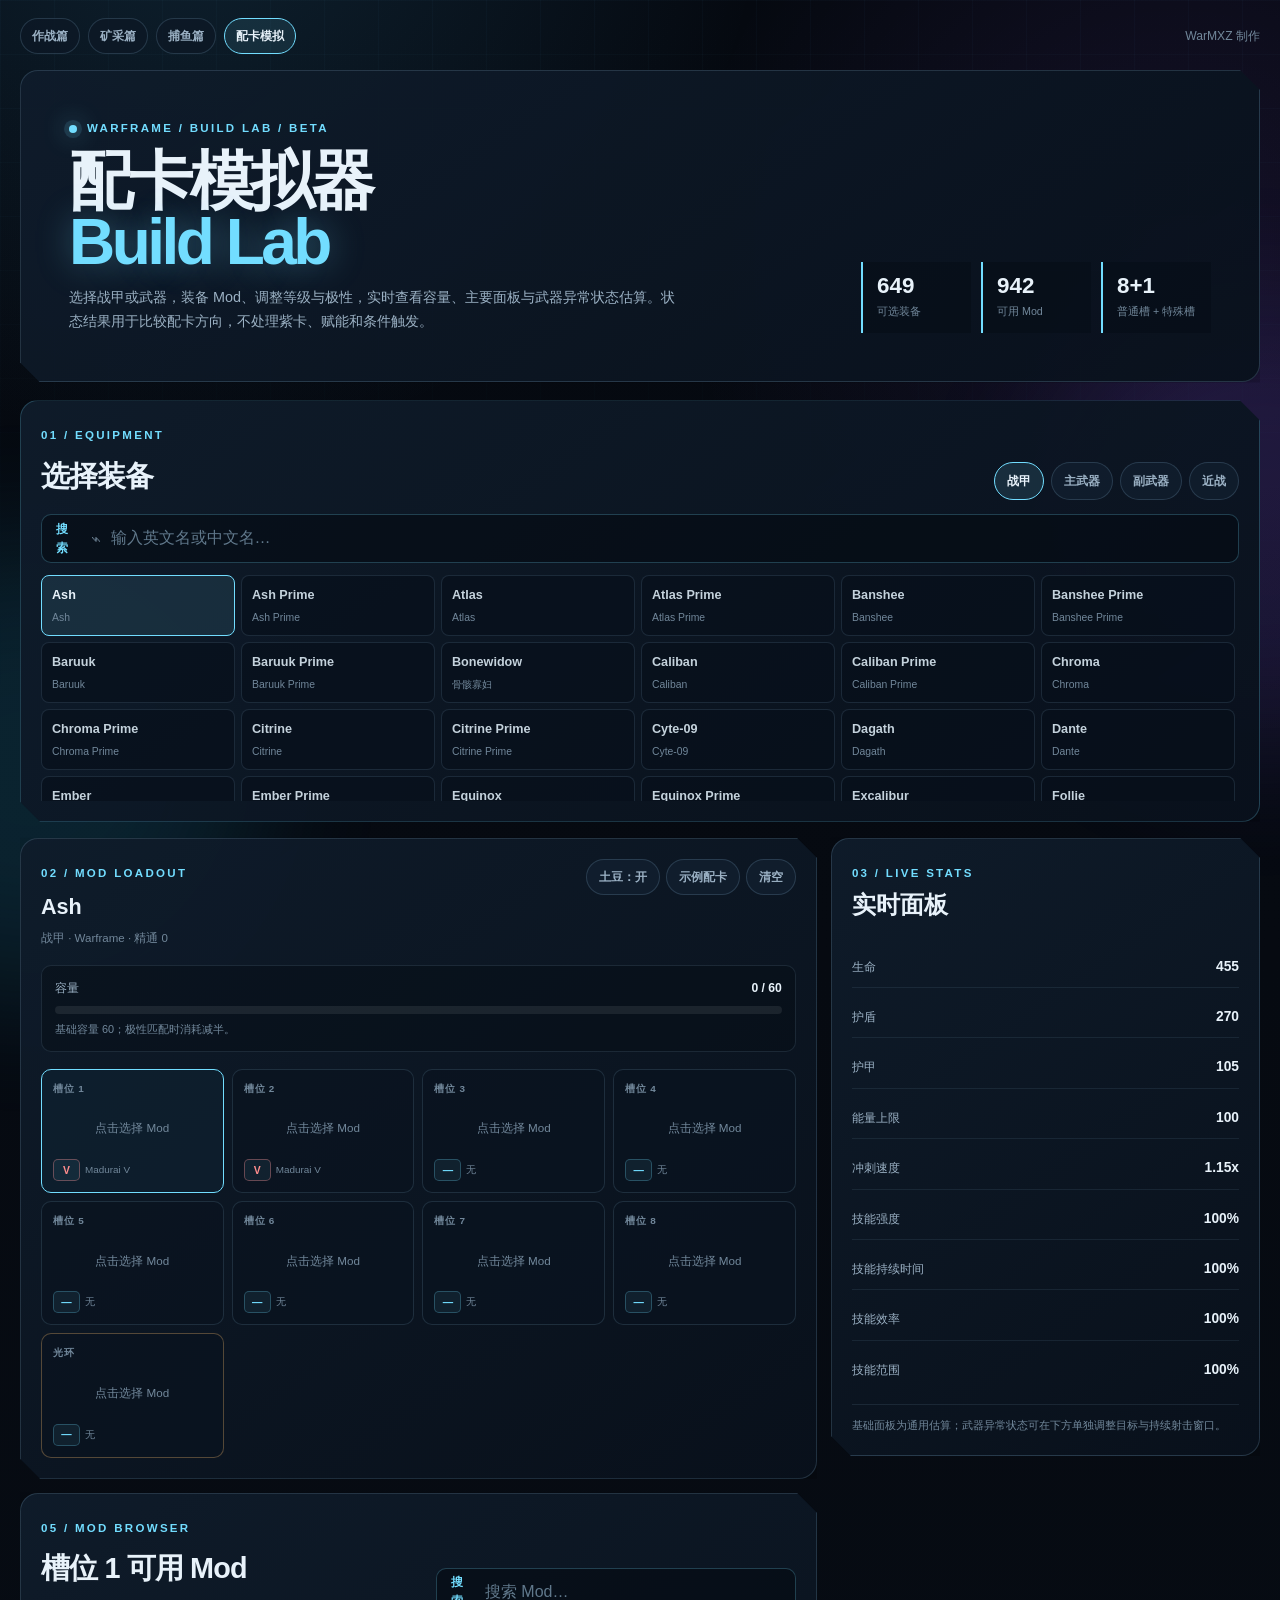
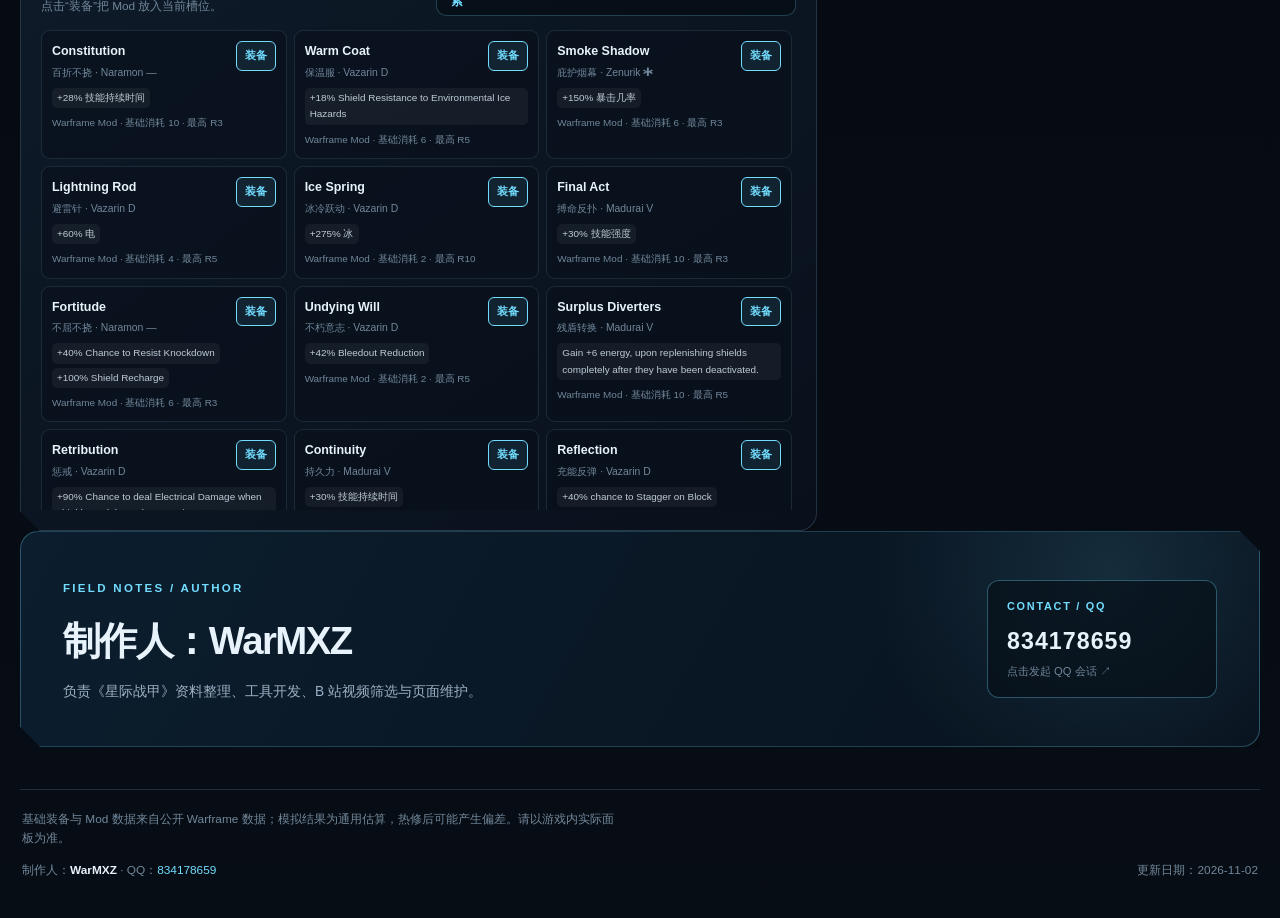
==== commit c807b727: "Add status effect calculator to build simulator" ====
--- a/build.html
+++ b/build.html
@@ -27,7 +27,7 @@
       <div>
         <div class="eyebrow"><span class="eyebrow__dot"></span>WARFRAME / BUILD LAB / BETA</div>
         <h1>配卡模拟器 <span>Build Lab</span></h1>
-        <p>选择战甲或武器，装备 Mod、调整等级与极性，实时查看容量和主要面板。当前版本为通用估算，不处理紫卡、赋能、条件触发和元素合并顺序。</p>
+        <p>选择战甲或武器，装备 Mod、调整等级与极性，实时查看容量、主要面板与武器异常状态估算。状态结果用于比较配卡方向，不处理紫卡、赋能和条件触发。</p>
       </div>
       <div class="sim-hero__stats">
         <div><strong id="simItemCount">—</strong><span>可选装备</span></div>
@@ -84,13 +84,13 @@
           <span class="section-kicker">03 / LIVE STATS</span>
           <h2>实时面板</h2>
           <div id="simStats" class="sim-stats"></div>
-          <div class="sim-stat-note">估算值只用于比较配卡方向；实际伤害受敌人护甲、元素组合、触发状态和技能影响。</div>
+          <div class="sim-stat-note">基础面板为通用估算；武器异常状态可在下方单独调整目标与持续射击窗口。</div>
         </aside>
 
         <div class="sim-mod-panel panel-cut">
           <div class="sim-section-head">
             <div>
-              <span class="section-kicker">04 / MOD BROWSER</span>
+              <span class="section-kicker">05 / MOD BROWSER</span>
               <h2 id="simModTitle">Mod 库</h2>
               <p id="simModHint">先点选一个槽位，再选择 Mod。</p>
             </div>
@@ -101,6 +101,45 @@
           </div>
           <div class="sim-mod-list" id="simModList"></div>
         </div>
+
+        <section class="sim-status-panel panel-cut" id="simStatusPanel" aria-labelledby="simStatusTitle" hidden>
+          <div class="sim-section-head">
+            <div>
+              <span class="section-kicker">04 / STATUS LAB</span>
+              <h2 id="simStatusTitle">异常状态估算</h2>
+              <p>根据最终伤害占比、触发几率、多重射击与射速计算。</p>
+            </div>
+          </div>
+
+          <div class="sim-status-controls">
+            <label for="simStatusFaction">
+              <span>敌人阵营</span>
+              <select id="simStatusFaction">
+                <option value="grineer">Grineer</option>
+                <option value="corpus">Corpus</option>
+                <option value="infested">Infested</option>
+                <option value="orokin">Orokin</option>
+              </select>
+            </label>
+            <label for="simStatusArmor">
+              <span>当前护甲</span>
+              <input id="simStatusArmor" type="number" min="0" max="100000" step="10" value="500">
+            </label>
+            <label for="simStatusWindow">
+              <span>持续射击（秒）</span>
+              <input id="simStatusWindow" type="number" min="0.5" max="20" step="0.5" value="3">
+            </label>
+          </div>
+
+          <div class="sim-status-summary" id="simStatusSummary"></div>
+          <div class="sim-status-list" id="simStatusList"></div>
+
+          <div class="sim-status-method">
+            <strong>估算口径</strong>
+            <p>按持续射击、状态伤害可叠层的稳态计算；基础元素按 Mod 槽位顺序合并，触发类型再按最终伤害占比分配。未计入生命/护甲类型抗性、暴击与爆头、强制触发、紫卡、赋能、技能、特殊武器多模式和敌人实际随机序列。</p>
+            <p>会读取已装备 Mod 中的触发几率、状态伤害、状态持续时间和对应阵营伤害。护甲后的状态总伤请在游戏中结合敌方抗性复核。</p>
+          </div>
+        </section>
       </section>
     </main>
 
@@ -120,11 +159,11 @@
     <footer class="site-footer">
       <p>基础装备与 Mod 数据来自公开 Warframe 数据；模拟结果为通用估算，热修后可能产生偏差。请以游戏内实际面板为准。</p>
       <p>制作人：<strong>WarMXZ</strong> · QQ：<a href="https://wpa.qq.com/msgrd?v=3&amp;uin=834178659&amp;site=qq&amp;menu=yes" target="_blank" rel="noopener noreferrer">834178659</a></p>
-      <p>更新日期：<time datetime="2026-10-12">2026-10-12</time></p>
+      <p>更新日期：<time datetime="2026-11-02">2026-11-02</time></p>
     </footer>
   </div>
 
   <script src="data/build-sim.js"></script>
   <script src="assets/build.js"></script>
 </body>
-</html>+</html>
--- a/assets/build.css
+++ b/assets/build.css
@@ -0,0 +1,771 @@
+.sim-hero {
+  display: grid;
+  grid-template-columns: minmax(0, 1fr) auto;
+  align-items: end;
+  gap: 34px;
+  margin-top: 16px;
+  padding: clamp(28px, 4vw, 48px);
+}
+
+.sim-hero h1 {
+  margin: 13px 0 12px;
+  font-size: clamp(2.2rem, 5vw, 4.2rem);
+}
+
+.sim-hero p {
+  max-width: 76ch;
+  margin: 0;
+  color: var(--muted);
+  font-size: 0.9rem;
+}
+
+.sim-hero__stats {
+  display: grid;
+  grid-template-columns: repeat(3, minmax(110px, 1fr));
+  gap: 10px;
+}
+
+.sim-hero__stats > div {
+  padding: 13px 14px;
+  border-left: 2px solid var(--cyan);
+  background: rgba(5, 12, 20, 0.46);
+}
+
+.sim-hero__stats strong,
+.sim-hero__stats span {
+  display: block;
+}
+
+.sim-hero__stats strong {
+  font-family: var(--font-display);
+  font-size: 1.4rem;
+  line-height: 1;
+}
+
+.sim-hero__stats span {
+  margin-top: 5px;
+  color: var(--dim);
+  font-size: 0.67rem;
+}
+
+.sim-main {
+  display: grid;
+  gap: 16px;
+  margin-top: 18px;
+}
+
+.sim-picker {
+  padding: 20px;
+  border-color: rgba(114, 221, 255, 0.22);
+}
+
+.sim-section-head {
+  display: flex;
+  align-items: end;
+  justify-content: space-between;
+  gap: 20px;
+  margin-bottom: 14px;
+}
+
+.sim-section-head h2 {
+  margin: 5px 0 0;
+  font-family: var(--font-display);
+  font-size: clamp(1.3rem, 2.5vw, 1.8rem);
+  letter-spacing: -0.03em;
+}
+
+.sim-section-head p {
+  margin: 4px 0 0;
+  color: var(--dim);
+  font-size: 0.74rem;
+}
+
+.sim-category-tabs {
+  display: flex;
+  flex-wrap: wrap;
+  gap: 7px;
+  justify-content: flex-end;
+}
+
+.sim-item-list {
+  display: grid;
+  grid-template-columns: repeat(auto-fill, minmax(175px, 1fr));
+  gap: 6px;
+  max-height: 226px;
+  margin-top: 12px;
+  overflow-y: auto;
+  padding-right: 4px;
+}
+
+.sim-item {
+  min-width: 0;
+  padding: 9px 10px;
+  border: 1px solid rgba(139, 183, 214, 0.15);
+  border-radius: 8px;
+  background: rgba(8, 16, 27, 0.62);
+  color: #c4d2dc;
+  text-align: left;
+  transition: 140ms ease;
+}
+
+.sim-item:hover,
+.sim-item.is-active {
+  border-color: var(--cyan);
+  background: rgba(114, 221, 255, 0.1);
+  color: var(--text);
+}
+
+.sim-item strong,
+.sim-item small {
+  display: block;
+  overflow: hidden;
+  text-overflow: ellipsis;
+  white-space: nowrap;
+}
+
+.sim-item strong {
+  font-size: 0.79rem;
+}
+
+.sim-item small {
+  margin-top: 3px;
+  color: var(--dim);
+  font-size: 0.65rem;
+}
+
+.sim-builder {
+  display: grid;
+  grid-template-columns: minmax(0, 1.3fr) minmax(325px, 0.7fr);
+  gap: 14px;
+  align-items: start;
+}
+
+.sim-build-panel,
+.sim-stats-panel,
+.sim-mod-panel,
+.sim-status-panel {
+  padding: 20px;
+}
+
+.sim-stats-panel {
+  position: sticky;
+  top: 12px;
+  grid-column: 2;
+  grid-row: 1;
+}
+
+.sim-build-panel {
+  grid-column: 1;
+  grid-row: 1;
+}
+
+.sim-mod-panel {
+  grid-column: 1;
+  grid-row: 2;
+}
+
+.sim-status-panel {
+  grid-column: 2;
+  grid-row: 2;
+}
+
+.sim-status-panel[hidden] {
+  display: none;
+}
+
+.sim-build-head {
+  display: flex;
+  align-items: flex-start;
+  justify-content: space-between;
+  gap: 16px;
+}
+
+.sim-build-head h2 {
+  margin: 4px 0;
+  font-family: var(--font-display);
+  font-size: 1.35rem;
+}
+
+.sim-build-head p {
+  margin: 0;
+  color: var(--dim);
+  font-size: 0.72rem;
+}
+
+.sim-build-actions {
+  display: flex;
+  flex-wrap: wrap;
+  justify-content: flex-end;
+  gap: 6px;
+}
+
+.sim-capacity {
+  margin: 17px 0;
+  padding: 12px 13px;
+  border: 1px solid rgba(139, 183, 214, 0.14);
+  border-radius: 10px;
+  background: rgba(5, 12, 20, 0.42);
+}
+
+.sim-capacity__top {
+  display: flex;
+  justify-content: space-between;
+  margin-bottom: 8px;
+  color: var(--muted);
+  font-size: 0.76rem;
+}
+
+.sim-capacity__top strong {
+  color: var(--text);
+}
+
+.sim-capacity__track {
+  height: 8px;
+  overflow: hidden;
+  border-radius: 999px;
+  background: rgba(255, 255, 255, 0.08);
+}
+
+.sim-capacity__track span {
+  display: block;
+  width: 0;
+  height: 100%;
+  border-radius: inherit;
+  background: linear-gradient(90deg, var(--cyan-strong), var(--cyan));
+  transition: width 180ms ease, background 180ms ease;
+}
+
+.sim-capacity__track.is-over span {
+  background: linear-gradient(90deg, var(--red), #ff9a71);
+}
+
+.sim-capacity small {
+  display: block;
+  margin-top: 7px;
+  color: var(--dim);
+  font-size: 0.68rem;
+}
+
+.sim-slots {
+  display: grid;
+  grid-template-columns: repeat(auto-fill, minmax(168px, 1fr));
+  gap: 8px;
+}
+
+.sim-slot {
+  position: relative;
+  min-height: 112px;
+  padding: 11px;
+  border: 1px solid rgba(139, 183, 214, 0.16);
+  border-radius: 10px;
+  background: rgba(10, 20, 32, 0.74);
+  cursor: pointer;
+  transition: 140ms ease;
+}
+
+.sim-slot:hover,
+.sim-slot.is-active {
+  border-color: var(--cyan);
+  background: rgba(14, 31, 46, 0.85);
+}
+
+.sim-slot.is-special {
+  border-color: rgba(242, 184, 107, 0.32);
+}
+
+.sim-slot__top {
+  display: flex;
+  align-items: flex-start;
+  justify-content: space-between;
+  gap: 8px;
+}
+
+.sim-slot__label {
+  color: var(--dim);
+  font-size: 0.62rem;
+  font-weight: 800;
+  letter-spacing: 0.08em;
+  text-transform: uppercase;
+}
+
+.sim-slot__remove {
+  width: 24px;
+  height: 24px;
+  border: 1px solid rgba(255, 255, 255, 0.12);
+  border-radius: 6px;
+  background: rgba(255, 255, 255, 0.035);
+  color: var(--dim);
+}
+
+.sim-slot__remove:hover {
+  border-color: var(--red);
+  color: var(--red);
+}
+
+.sim-slot__name {
+  display: block;
+  margin: 9px 0 3px;
+  overflow: hidden;
+  color: var(--text);
+  font-size: 0.8rem;
+  font-weight: 800;
+  line-height: 1.2;
+  text-overflow: ellipsis;
+  white-space: nowrap;
+}
+
+.sim-slot__empty {
+  display: grid;
+  place-items: center;
+  min-height: 62px;
+  color: var(--dim);
+  font-size: 0.73rem;
+}
+
+.sim-slot__meta {
+  display: flex;
+  flex-wrap: wrap;
+  align-items: center;
+  gap: 5px;
+  color: var(--dim);
+  font-size: 0.62rem;
+}
+
+.sim-slot__rank {
+  width: 100%;
+  margin-top: 9px;
+  accent-color: var(--cyan);
+}
+
+.sim-polarity {
+  min-width: 27px;
+  height: 22px;
+  padding: 0 6px;
+  border: 1px solid rgba(114, 221, 255, 0.25);
+  border-radius: 5px;
+  background: rgba(114, 221, 255, 0.07);
+  color: var(--cyan);
+  font-size: 0.65rem;
+  font-weight: 900;
+}
+
+.sim-polarity[data-polarity="madurai"] { color: #ff8d8d; border-color: rgba(255, 141, 141, 0.36); }
+.sim-polarity[data-polarity="vazarin"] { color: #8cb8ff; border-color: rgba(140, 184, 255, 0.36); }
+.sim-polarity[data-polarity="naramon"] { color: #ffe28a; border-color: rgba(255, 226, 138, 0.36); }
+.sim-polarity[data-polarity="zenurik"] { color: #d8a4ff; border-color: rgba(216, 164, 255, 0.36); }
+.sim-polarity[data-polarity="umbra"] { color: #f0f0f0; border-color: rgba(240, 240, 240, 0.36); }
+
+.sim-stats {
+  display: grid;
+  gap: 7px;
+  margin-top: 14px;
+}
+
+.sim-stat-row {
+  display: grid;
+  grid-template-columns: minmax(0, 1fr) auto;
+  gap: 12px;
+  align-items: baseline;
+  padding: 8px 0;
+  border-bottom: 1px solid rgba(139, 183, 214, 0.1);
+}
+
+.sim-stat-row:last-child {
+  border-bottom: 0;
+}
+
+.sim-stat-row span {
+  color: var(--muted);
+  font-size: 0.74rem;
+}
+
+.sim-stat-row strong {
+  color: var(--text);
+  font-family: var(--font-display);
+  font-size: 0.86rem;
+}
+
+.sim-stat-row em {
+  display: block;
+  color: var(--green);
+  font-size: 0.65rem;
+  font-style: normal;
+  text-align: right;
+}
+
+.sim-stat-note {
+  margin-top: 14px;
+  padding-top: 12px;
+  border-top: 1px solid rgba(139, 183, 214, 0.12);
+  color: var(--dim);
+  font-size: 0.68rem;
+}
+
+.sim-status-controls {
+  display: grid;
+  grid-template-columns: repeat(3, minmax(0, 1fr));
+  gap: 7px;
+}
+
+.sim-status-controls label {
+  display: grid;
+  min-width: 0;
+  gap: 5px;
+  color: var(--dim);
+  font-size: 0.64rem;
+  font-weight: 800;
+  letter-spacing: 0.03em;
+}
+
+.sim-status-controls select,
+.sim-status-controls input {
+  width: 100%;
+  min-width: 0;
+  height: 34px;
+  padding: 0 8px;
+  border: 1px solid rgba(139, 183, 214, 0.22);
+  border-radius: 7px;
+  outline: 0;
+  background: #08111c;
+  color: var(--text);
+  font: inherit;
+  font-size: 0.73rem;
+}
+
+.sim-status-controls select:focus,
+.sim-status-controls input:focus {
+  border-color: var(--cyan);
+}
+
+.sim-status-summary {
+  display: grid;
+  grid-template-columns: 1fr 1fr;
+  gap: 6px;
+  margin-top: 12px;
+}
+
+.sim-status-metric {
+  padding: 10px;
+  border: 1px solid rgba(139, 183, 214, 0.14);
+  border-radius: 8px;
+  background: rgba(5, 12, 20, 0.45);
+}
+
+.sim-status-metric span,
+.sim-status-metric strong,
+.sim-status-metric small {
+  display: block;
+}
+
+.sim-status-metric span {
+  color: var(--muted);
+  font-size: 0.65rem;
+}
+
+.sim-status-metric strong {
+  margin: 4px 0 2px;
+  color: var(--text);
+  font-family: var(--font-display);
+  font-size: 1.15rem;
+}
+
+.sim-status-metric small {
+  color: var(--dim);
+  font-size: 0.61rem;
+}
+
+.sim-status-target {
+  grid-column: 1 / -1;
+  display: flex;
+  flex-wrap: wrap;
+  justify-content: space-between;
+  gap: 5px 12px;
+  padding: 8px 10px;
+  border-left: 2px solid rgba(114, 221, 255, 0.5);
+  background: rgba(114, 221, 255, 0.045);
+  color: #bdcbd6;
+  font-size: 0.65rem;
+}
+
+.sim-status-list {
+  display: grid;
+  gap: 6px;
+  max-height: 480px;
+  margin-top: 10px;
+  overflow-y: auto;
+  padding-right: 4px;
+}
+
+.sim-status-card {
+  padding: 10px;
+  border: 1px solid rgba(139, 183, 214, 0.14);
+  border-radius: 9px;
+  background: rgba(8, 16, 27, 0.64);
+}
+
+.sim-status-card__head {
+  display: flex;
+  align-items: flex-start;
+  justify-content: space-between;
+  gap: 10px;
+}
+
+.sim-status-card__head strong,
+.sim-status-card__head small {
+  display: block;
+}
+
+.sim-status-card__head strong {
+  color: var(--text);
+  font-size: 0.8rem;
+}
+
+.sim-status-card__head small {
+  margin-top: 2px;
+  color: var(--dim);
+  font-size: 0.61rem;
+}
+
+.sim-status-card__head b {
+  color: var(--cyan);
+  font-family: var(--font-display);
+  font-size: 0.72rem;
+  white-space: nowrap;
+}
+
+.sim-status-card__bar {
+  height: 4px;
+  margin: 8px 0;
+  overflow: hidden;
+  border-radius: 999px;
+  background: rgba(255, 255, 255, 0.07);
+}
+
+.sim-status-card__bar span {
+  display: block;
+  height: 100%;
+  border-radius: inherit;
+  background: var(--cyan);
+}
+
+.sim-status-card[data-status="slash"] .sim-status-card__bar span { background: #ff7d8f; }
+.sim-status-card[data-status="heat"] .sim-status-card__bar span { background: #ff9a5f; }
+.sim-status-card[data-status="electricity"] .sim-status-card__bar span { background: #8ec8ff; }
+.sim-status-card[data-status="toxin"] .sim-status-card__bar span { background: #8ee96a; }
+.sim-status-card[data-status="viral"] .sim-status-card__bar span { background: #d0a2ff; }
+.sim-status-card[data-status="corrosive"] .sim-status-card__bar span { background: #8ddf8c; }
+.sim-status-card[data-status="radiation"] .sim-status-card__bar span { background: #ffd46d; }
+
+.sim-status-card__facts {
+  display: flex;
+  flex-wrap: wrap;
+  gap: 5px;
+}
+
+.sim-status-card__facts span {
+  padding: 4px 6px;
+  border-radius: 5px;
+  background: rgba(255, 255, 255, 0.045);
+}
+
+.sim-status-card__facts em,
+.sim-status-card__facts b {
+  display: block;
+  font-style: normal;
+}
+
+.sim-status-card__facts em {
+  color: var(--dim);
+  font-size: 0.56rem;
+}
+
+.sim-status-card__facts b {
+  margin-top: 2px;
+  color: #d7e3eb;
+  font-size: 0.63rem;
+}
+
+.sim-status-card p {
+  margin: 7px 0 0;
+  color: var(--muted);
+  font-size: 0.64rem;
+  line-height: 1.55;
+}
+
+.sim-status-method {
+  margin-top: 11px;
+  padding-top: 10px;
+  border-top: 1px solid rgba(139, 183, 214, 0.12);
+  color: var(--dim);
+  font-size: 0.62rem;
+  line-height: 1.55;
+}
+
+.sim-status-method strong {
+  color: var(--muted);
+}
+
+.sim-status-method p {
+  margin: 4px 0 0;
+}
+
+.sim-mod-search {
+  min-width: min(360px, 100%);
+}
+
+.sim-mod-list {
+  display: grid;
+  grid-template-columns: repeat(auto-fill, minmax(225px, 1fr));
+  gap: 7px;
+  max-height: 480px;
+  overflow-y: auto;
+  padding-right: 4px;
+}
+
+.sim-mod {
+  padding: 10px;
+  border: 1px solid rgba(139, 183, 214, 0.15);
+  border-radius: 9px;
+  background: rgba(8, 16, 27, 0.64);
+}
+
+.sim-mod:hover {
+  border-color: rgba(114, 221, 255, 0.42);
+}
+
+.sim-mod__top {
+  display: flex;
+  align-items: flex-start;
+  justify-content: space-between;
+  gap: 8px;
+}
+
+.sim-mod__name {
+  min-width: 0;
+}
+
+.sim-mod__name strong,
+.sim-mod__name span {
+  display: block;
+}
+
+.sim-mod__name strong {
+  overflow: hidden;
+  color: var(--text);
+  font-size: 0.78rem;
+  text-overflow: ellipsis;
+  white-space: nowrap;
+}
+
+.sim-mod__name span {
+  margin-top: 2px;
+  color: var(--dim);
+  font-size: 0.65rem;
+}
+
+.sim-mod__add {
+  flex: 0 0 auto;
+  padding: 5px 8px;
+  border: 1px solid var(--cyan);
+  border-radius: 6px;
+  background: rgba(114, 221, 255, 0.09);
+  color: var(--cyan);
+  font-size: 0.68rem;
+  font-weight: 900;
+}
+
+.sim-mod__stats {
+  display: flex;
+  flex-wrap: wrap;
+  gap: 4px;
+  margin-top: 7px;
+}
+
+.sim-mod__stats span {
+  padding: 2px 5px;
+  border-radius: 5px;
+  background: rgba(255, 255, 255, 0.05);
+  color: #bdcbd6;
+  font-size: 0.62rem;
+}
+
+.sim-mod__foot {
+  margin-top: 7px;
+  color: var(--dim);
+  font-size: 0.62rem;
+}
+
+@media (max-width: 980px) {
+  .sim-hero {
+    grid-template-columns: 1fr;
+  }
+
+  .sim-hero__stats {
+    max-width: 520px;
+  }
+
+  .sim-builder {
+    grid-template-columns: 1fr;
+  }
+
+  .sim-stats-panel,
+  .sim-build-panel,
+  .sim-mod-panel,
+  .sim-status-panel {
+    position: static;
+    grid-column: auto;
+    grid-row: auto;
+  }
+}
+
+@media (max-width: 760px) {
+  .sim-section-head,
+  .sim-build-head {
+    align-items: flex-start;
+    flex-direction: column;
+  }
+
+  .sim-category-tabs,
+  .sim-build-actions {
+    justify-content: flex-start;
+  }
+
+  .sim-slots {
+    grid-template-columns: 1fr 1fr;
+  }
+
+  .sim-item-list,
+  .sim-mod-list {
+    grid-template-columns: 1fr;
+  }
+}
+
+@media (max-width: 520px) {
+  .sim-hero {
+    padding: 25px 20px;
+  }
+
+  .sim-hero__stats {
+    grid-template-columns: 1fr 1fr;
+  }
+
+  .sim-hero__stats > div:last-child {
+    grid-column: 1 / -1;
+  }
+
+  .sim-build-panel,
+  .sim-stats-panel,
+  .sim-mod-panel,
+  .sim-status-panel,
+  .sim-picker {
+    padding: 15px;
+  }
+
+  .sim-slots {
+    grid-template-columns: 1fr;
+  }
+
+  .sim-status-controls {
+    grid-template-columns: 1fr;
+  }
+}
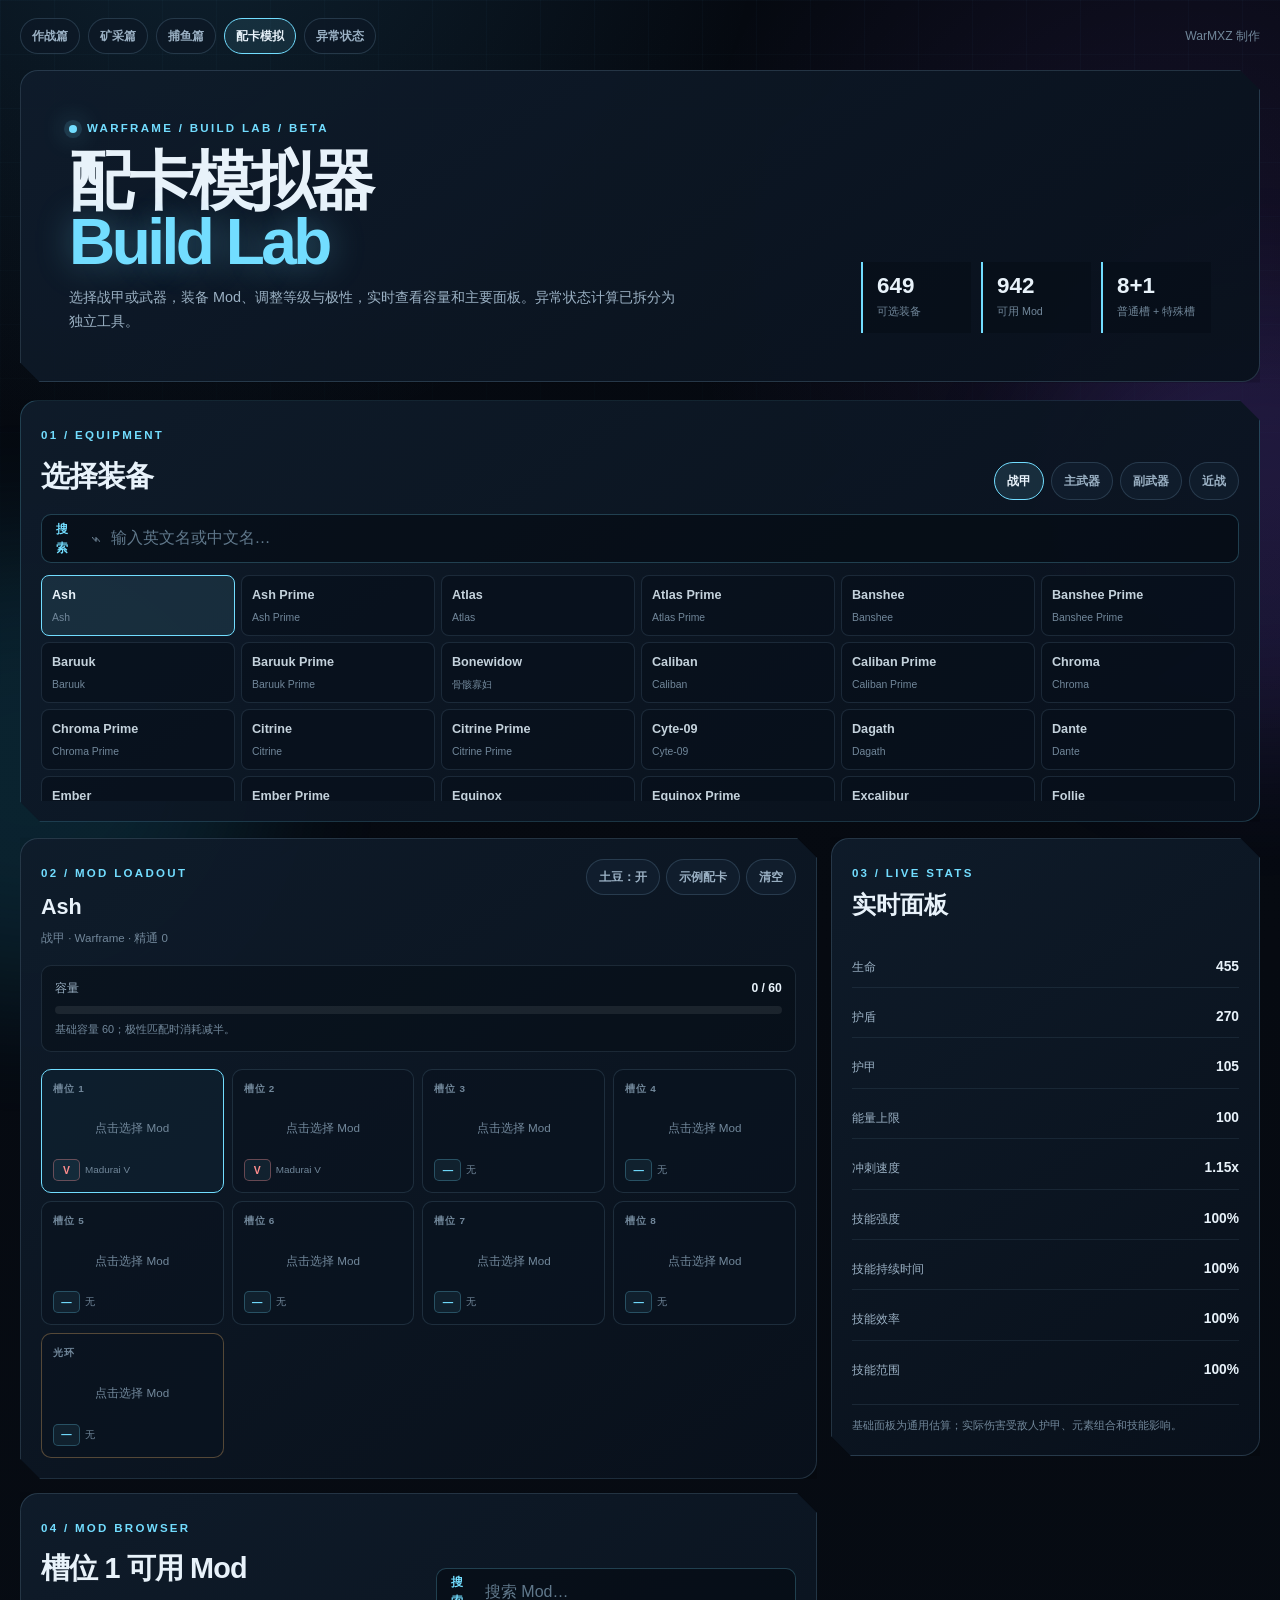
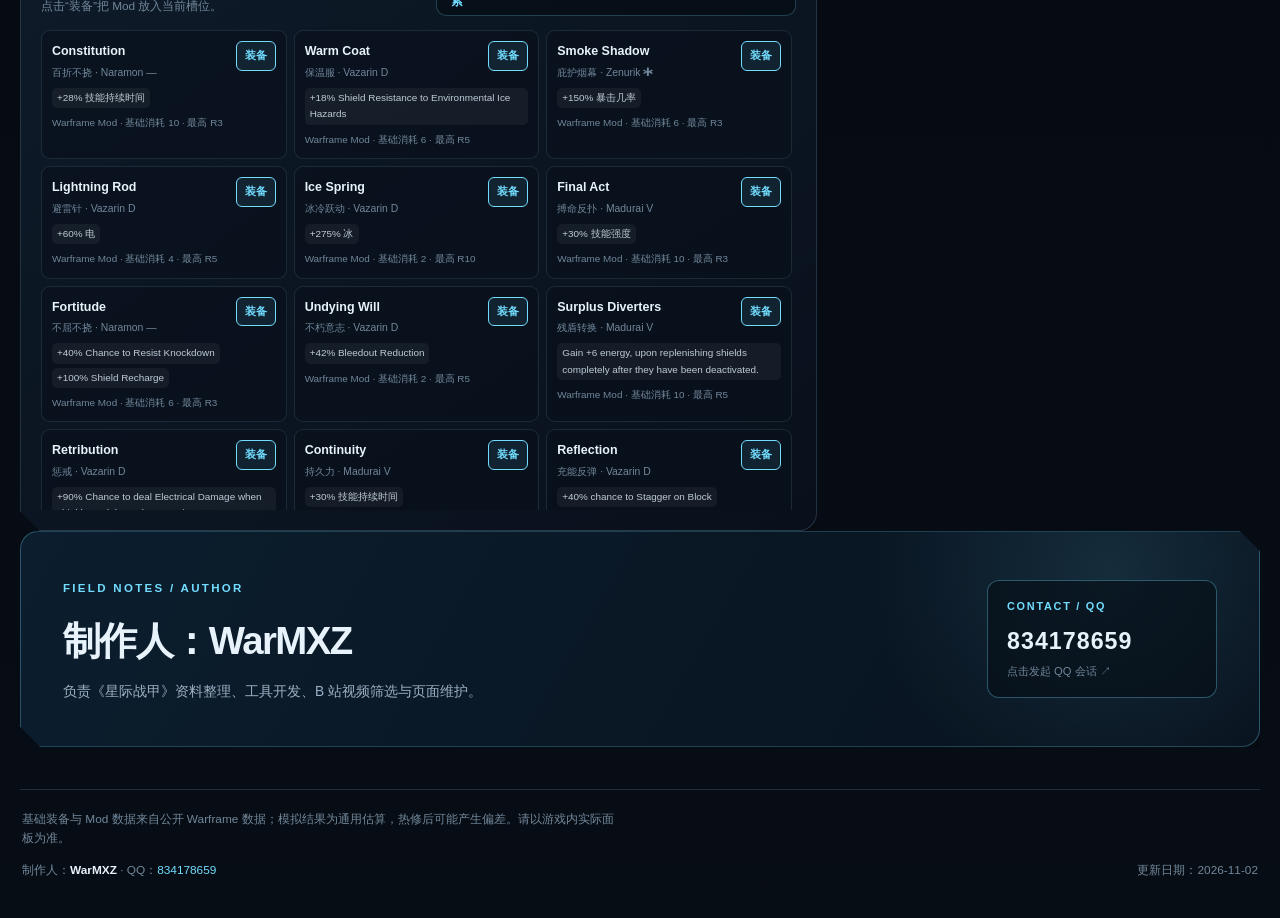
==== commit 453c6d5a: "Split status effect calculator into standalone page" ====
--- a/build.html
+++ b/build.html
@@ -7,8 +7,8 @@
   <meta name="author" content="WarMXZ">
   <meta name="description" content="Warframe 配卡模拟器：战甲、主武器、副武器、近战 Mod 装备、容量、极性、等级和主要面板实时估算。">
   <title>Warframe 配卡模拟器｜Build Lab</title>
-  <link rel="stylesheet" href="assets/styles.css">
-  <link rel="stylesheet" href="assets/build.css">
+  <link rel="stylesheet" href="assets/styles.css?v=20261102b">
+  <link rel="stylesheet" href="assets/build.css?v=20261102b">
 </head>
 <body>
   <div class="ambient ambient--one" aria-hidden="true"></div>
@@ -20,6 +20,7 @@
       <a href="ores.html">矿采篇</a>
       <a href="fish.html">捕鱼篇</a>
       <a class="is-active" href="build.html">配卡模拟</a>
+      <a href="status.html">异常状态</a>
       <span>WarMXZ 制作</span>
     </nav>
 
@@ -27,7 +28,7 @@
       <div>
         <div class="eyebrow"><span class="eyebrow__dot"></span>WARFRAME / BUILD LAB / BETA</div>
         <h1>配卡模拟器 <span>Build Lab</span></h1>
-        <p>选择战甲或武器，装备 Mod、调整等级与极性，实时查看容量、主要面板与武器异常状态估算。状态结果用于比较配卡方向，不处理紫卡、赋能和条件触发。</p>
+        <p>选择战甲或武器，装备 Mod、调整等级与极性，实时查看容量和主要面板。异常状态计算已拆分为独立工具。</p>
       </div>
       <div class="sim-hero__stats">
         <div><strong id="simItemCount">—</strong><span>可选装备</span></div>
@@ -84,13 +85,13 @@
           <span class="section-kicker">03 / LIVE STATS</span>
           <h2>实时面板</h2>
           <div id="simStats" class="sim-stats"></div>
-          <div class="sim-stat-note">基础面板为通用估算；武器异常状态可在下方单独调整目标与持续射击窗口。</div>
+          <div class="sim-stat-note">基础面板为通用估算；实际伤害受敌人护甲、元素组合和技能影响。</div>
         </aside>
 
         <div class="sim-mod-panel panel-cut">
           <div class="sim-section-head">
             <div>
-              <span class="section-kicker">05 / MOD BROWSER</span>
+              <span class="section-kicker">04 / MOD BROWSER</span>
               <h2 id="simModTitle">Mod 库</h2>
               <p id="simModHint">先点选一个槽位，再选择 Mod。</p>
             </div>
@@ -102,44 +103,6 @@
           <div class="sim-mod-list" id="simModList"></div>
         </div>
 
-        <section class="sim-status-panel panel-cut" id="simStatusPanel" aria-labelledby="simStatusTitle" hidden>
-          <div class="sim-section-head">
-            <div>
-              <span class="section-kicker">04 / STATUS LAB</span>
-              <h2 id="simStatusTitle">异常状态估算</h2>
-              <p>根据最终伤害占比、触发几率、多重射击与射速计算。</p>
-            </div>
-          </div>
-
-          <div class="sim-status-controls">
-            <label for="simStatusFaction">
-              <span>敌人阵营</span>
-              <select id="simStatusFaction">
-                <option value="grineer">Grineer</option>
-                <option value="corpus">Corpus</option>
-                <option value="infested">Infested</option>
-                <option value="orokin">Orokin</option>
-              </select>
-            </label>
-            <label for="simStatusArmor">
-              <span>当前护甲</span>
-              <input id="simStatusArmor" type="number" min="0" max="100000" step="10" value="500">
-            </label>
-            <label for="simStatusWindow">
-              <span>持续射击（秒）</span>
-              <input id="simStatusWindow" type="number" min="0.5" max="20" step="0.5" value="3">
-            </label>
-          </div>
-
-          <div class="sim-status-summary" id="simStatusSummary"></div>
-          <div class="sim-status-list" id="simStatusList"></div>
-
-          <div class="sim-status-method">
-            <strong>估算口径</strong>
-            <p>按持续射击、状态伤害可叠层的稳态计算；基础元素按 Mod 槽位顺序合并，触发类型再按最终伤害占比分配。未计入生命/护甲类型抗性、暴击与爆头、强制触发、紫卡、赋能、技能、特殊武器多模式和敌人实际随机序列。</p>
-            <p>会读取已装备 Mod 中的触发几率、状态伤害、状态持续时间和对应阵营伤害。护甲后的状态总伤请在游戏中结合敌方抗性复核。</p>
-          </div>
-        </section>
       </section>
     </main>
 
@@ -164,6 +127,6 @@
   </div>
 
   <script src="data/build-sim.js"></script>
-  <script src="assets/build.js"></script>
+  <script src="assets/build.js?v=20261102b"></script>
 </body>
 </html>
--- a/assets/styles.css
+++ b/assets/styles.css
@@ -107,6 +107,7 @@
 .top-nav {
   display: flex;
   align-items: center;
+  flex-wrap: wrap;
   gap: 8px;
   margin: 0 0 14px;
   color: var(--dim);
@@ -1322,6 +1323,26 @@
   }
 }
 
+@media (max-width: 520px) {
+  .top-nav {
+    flex-wrap: nowrap;
+    gap: 5px;
+    overflow-x: auto;
+    padding-bottom: 4px;
+  }
+
+  .top-nav a {
+    flex: 0 0 auto;
+    padding: 6px 9px;
+    font-size: 0.68rem;
+    white-space: nowrap;
+  }
+
+  .top-nav span {
+    display: none;
+  }
+}
+
 @media (prefers-reduced-motion: reduce) {
   html { scroll-behavior: auto; }
   *,
@@ -1364,4 +1385,4 @@
   .boss-card {
     break-inside: avoid;
   }
-}+}
--- a/assets/build.css
+++ b/assets/build.css
@@ -142,8 +142,7 @@
 
 .sim-build-panel,
 .sim-stats-panel,
-.sim-mod-panel,
-.sim-status-panel {
+.sim-mod-panel {
   padding: 20px;
 }
 
@@ -162,15 +161,6 @@
 .sim-mod-panel {
   grid-column: 1;
   grid-row: 2;
-}
-
-.sim-status-panel {
-  grid-column: 2;
-  grid-row: 2;
-}
-
-.sim-status-panel[hidden] {
-  display: none;
 }
 
 .sim-build-head {
@@ -401,214 +391,6 @@
   font-size: 0.68rem;
 }
 
-.sim-status-controls {
-  display: grid;
-  grid-template-columns: repeat(3, minmax(0, 1fr));
-  gap: 7px;
-}
-
-.sim-status-controls label {
-  display: grid;
-  min-width: 0;
-  gap: 5px;
-  color: var(--dim);
-  font-size: 0.64rem;
-  font-weight: 800;
-  letter-spacing: 0.03em;
-}
-
-.sim-status-controls select,
-.sim-status-controls input {
-  width: 100%;
-  min-width: 0;
-  height: 34px;
-  padding: 0 8px;
-  border: 1px solid rgba(139, 183, 214, 0.22);
-  border-radius: 7px;
-  outline: 0;
-  background: #08111c;
-  color: var(--text);
-  font: inherit;
-  font-size: 0.73rem;
-}
-
-.sim-status-controls select:focus,
-.sim-status-controls input:focus {
-  border-color: var(--cyan);
-}
-
-.sim-status-summary {
-  display: grid;
-  grid-template-columns: 1fr 1fr;
-  gap: 6px;
-  margin-top: 12px;
-}
-
-.sim-status-metric {
-  padding: 10px;
-  border: 1px solid rgba(139, 183, 214, 0.14);
-  border-radius: 8px;
-  background: rgba(5, 12, 20, 0.45);
-}
-
-.sim-status-metric span,
-.sim-status-metric strong,
-.sim-status-metric small {
-  display: block;
-}
-
-.sim-status-metric span {
-  color: var(--muted);
-  font-size: 0.65rem;
-}
-
-.sim-status-metric strong {
-  margin: 4px 0 2px;
-  color: var(--text);
-  font-family: var(--font-display);
-  font-size: 1.15rem;
-}
-
-.sim-status-metric small {
-  color: var(--dim);
-  font-size: 0.61rem;
-}
-
-.sim-status-target {
-  grid-column: 1 / -1;
-  display: flex;
-  flex-wrap: wrap;
-  justify-content: space-between;
-  gap: 5px 12px;
-  padding: 8px 10px;
-  border-left: 2px solid rgba(114, 221, 255, 0.5);
-  background: rgba(114, 221, 255, 0.045);
-  color: #bdcbd6;
-  font-size: 0.65rem;
-}
-
-.sim-status-list {
-  display: grid;
-  gap: 6px;
-  max-height: 480px;
-  margin-top: 10px;
-  overflow-y: auto;
-  padding-right: 4px;
-}
-
-.sim-status-card {
-  padding: 10px;
-  border: 1px solid rgba(139, 183, 214, 0.14);
-  border-radius: 9px;
-  background: rgba(8, 16, 27, 0.64);
-}
-
-.sim-status-card__head {
-  display: flex;
-  align-items: flex-start;
-  justify-content: space-between;
-  gap: 10px;
-}
-
-.sim-status-card__head strong,
-.sim-status-card__head small {
-  display: block;
-}
-
-.sim-status-card__head strong {
-  color: var(--text);
-  font-size: 0.8rem;
-}
-
-.sim-status-card__head small {
-  margin-top: 2px;
-  color: var(--dim);
-  font-size: 0.61rem;
-}
-
-.sim-status-card__head b {
-  color: var(--cyan);
-  font-family: var(--font-display);
-  font-size: 0.72rem;
-  white-space: nowrap;
-}
-
-.sim-status-card__bar {
-  height: 4px;
-  margin: 8px 0;
-  overflow: hidden;
-  border-radius: 999px;
-  background: rgba(255, 255, 255, 0.07);
-}
-
-.sim-status-card__bar span {
-  display: block;
-  height: 100%;
-  border-radius: inherit;
-  background: var(--cyan);
-}
-
-.sim-status-card[data-status="slash"] .sim-status-card__bar span { background: #ff7d8f; }
-.sim-status-card[data-status="heat"] .sim-status-card__bar span { background: #ff9a5f; }
-.sim-status-card[data-status="electricity"] .sim-status-card__bar span { background: #8ec8ff; }
-.sim-status-card[data-status="toxin"] .sim-status-card__bar span { background: #8ee96a; }
-.sim-status-card[data-status="viral"] .sim-status-card__bar span { background: #d0a2ff; }
-.sim-status-card[data-status="corrosive"] .sim-status-card__bar span { background: #8ddf8c; }
-.sim-status-card[data-status="radiation"] .sim-status-card__bar span { background: #ffd46d; }
-
-.sim-status-card__facts {
-  display: flex;
-  flex-wrap: wrap;
-  gap: 5px;
-}
-
-.sim-status-card__facts span {
-  padding: 4px 6px;
-  border-radius: 5px;
-  background: rgba(255, 255, 255, 0.045);
-}
-
-.sim-status-card__facts em,
-.sim-status-card__facts b {
-  display: block;
-  font-style: normal;
-}
-
-.sim-status-card__facts em {
-  color: var(--dim);
-  font-size: 0.56rem;
-}
-
-.sim-status-card__facts b {
-  margin-top: 2px;
-  color: #d7e3eb;
-  font-size: 0.63rem;
-}
-
-.sim-status-card p {
-  margin: 7px 0 0;
-  color: var(--muted);
-  font-size: 0.64rem;
-  line-height: 1.55;
-}
-
-.sim-status-method {
-  margin-top: 11px;
-  padding-top: 10px;
-  border-top: 1px solid rgba(139, 183, 214, 0.12);
-  color: var(--dim);
-  font-size: 0.62rem;
-  line-height: 1.55;
-}
-
-.sim-status-method strong {
-  color: var(--muted);
-}
-
-.sim-status-method p {
-  margin: 4px 0 0;
-}
-
 .sim-mod-search {
   min-width: min(360px, 100%);
 }
@@ -710,8 +492,7 @@
 
   .sim-stats-panel,
   .sim-build-panel,
-  .sim-mod-panel,
-  .sim-status-panel {
+  .sim-mod-panel {
     position: static;
     grid-column: auto;
     grid-row: auto;
@@ -756,7 +537,6 @@
   .sim-build-panel,
   .sim-stats-panel,
   .sim-mod-panel,
-  .sim-status-panel,
   .sim-picker {
     padding: 15px;
   }
@@ -765,7 +545,4 @@
     grid-template-columns: 1fr;
   }
 
-  .sim-status-controls {
-    grid-template-columns: 1fr;
-  }
-}
+}
